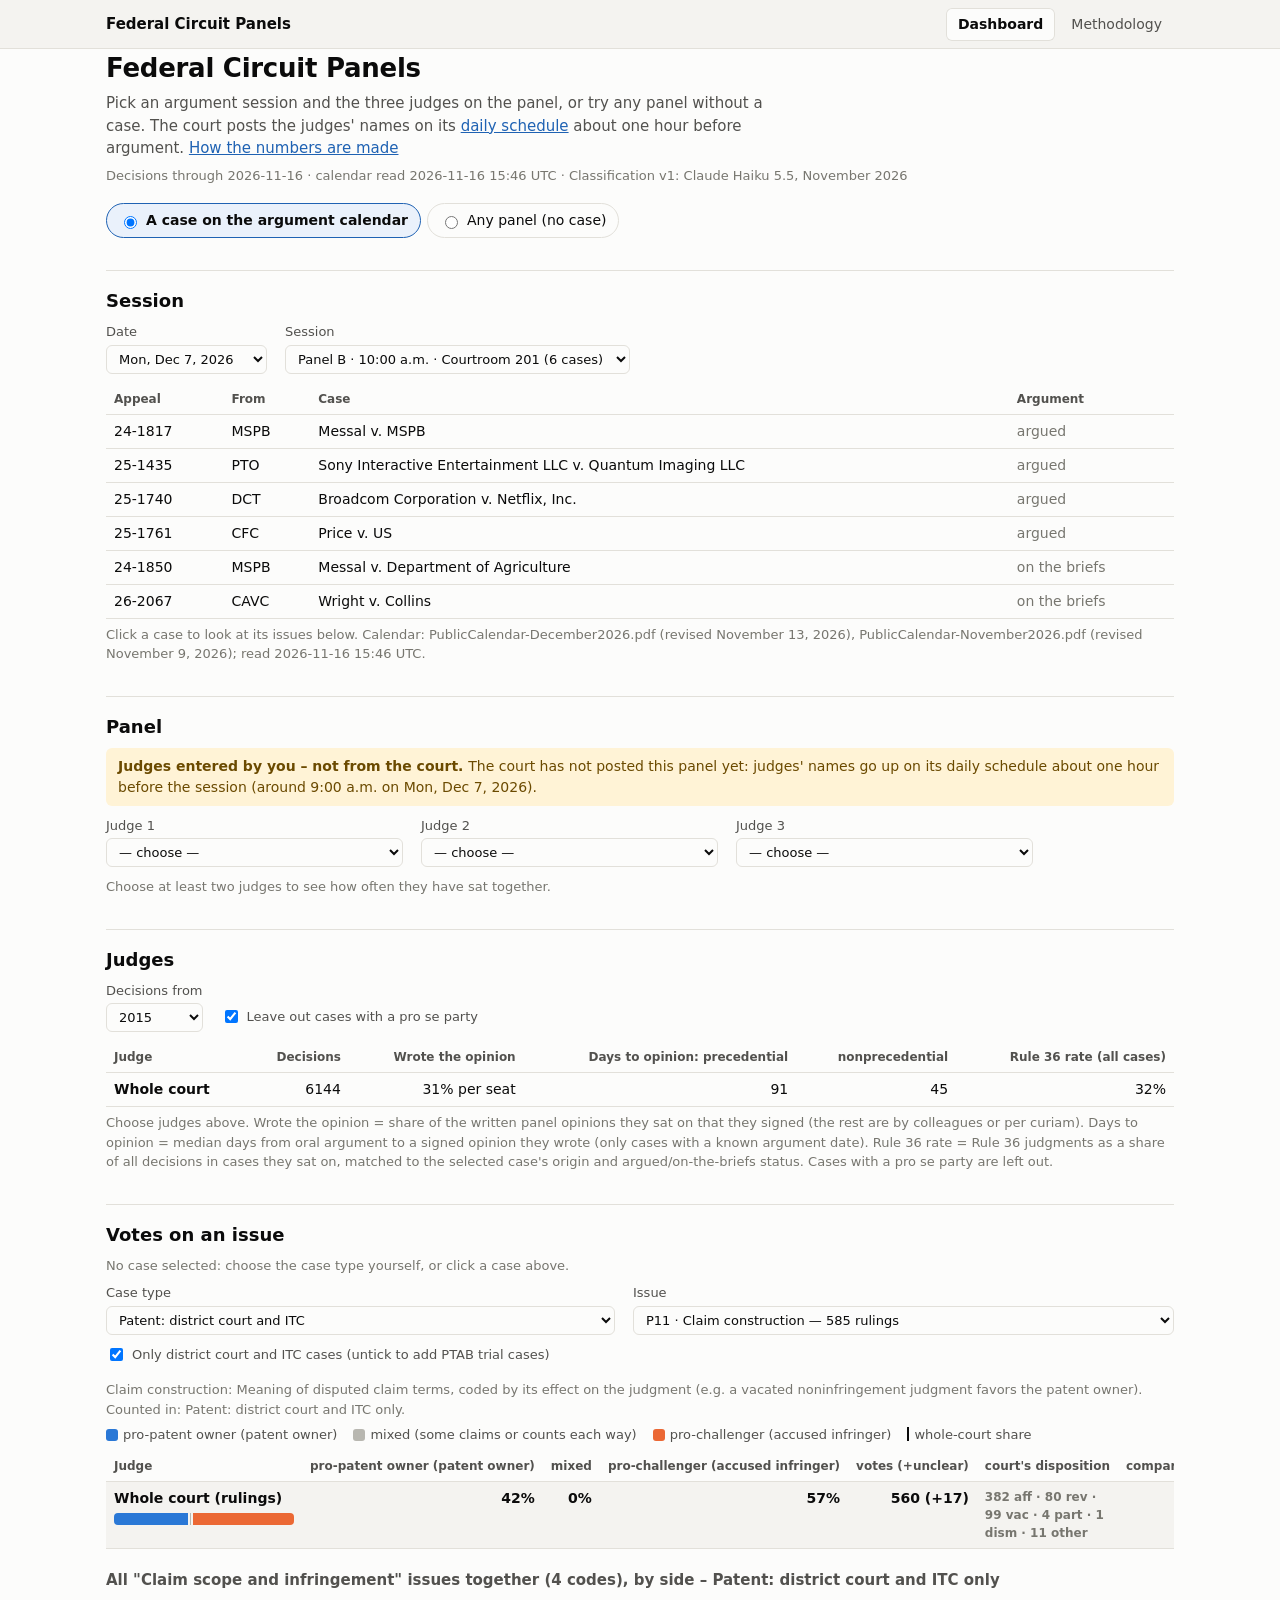
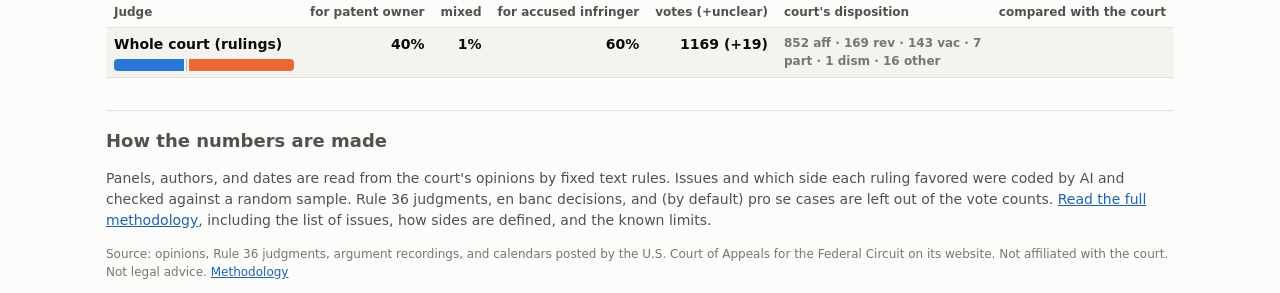
==== docs/index.html @ 66f6140f "Site menu: Dashboard / Methodology tabs at the top of every page Co-Authored-By: Claude Opus 5.5 <no" ====
<!doctype html>
<html lang="en">
<head>
<meta charset="utf-8">
<meta name="viewport" content="width=device-width, initial-scale=1">
<title>Federal Circuit Panels</title>
<meta name="description" content="For each Federal Circuit argument session: how often the panel's judges have sat together, how each has voted on the issue you choose compared with the whole court, authorship, and time to decision.">
<link rel="stylesheet" href="style.css">
</head>
<body>
<nav class="topnav" aria-label="Site">
  <div class="wrap topnav-inner">
    <a class="brand" href="index.html">Federal Circuit Panels</a>
    <div class="tabs">
      <a href="index.html" aria-current="page">Dashboard</a>
      <a href="methodology.html">Methodology</a>
    </div>
  </div>
</nav>
<header class="wrap">
  <h1>Federal Circuit Panels</h1>
  <p class="lede">Pick an argument session and the three judges on the panel, or try any panel without a case. The court posts
    the judges' names on its
    <a href="https://www.cafc.uscourts.gov/home/oral-argument/daily-schedule/" target="_blank" rel="noopener">daily schedule</a>
    about one hour before argument. <a href="methodology.html">How the numbers are made</a></p>
  <p class="status" id="status">Loading…</p>
  <div class="banner" id="test-banner" hidden></div>
</header>

<main class="wrap">
  <fieldset class="mode">
    <legend class="sr-only">What to look at</legend>
    <label><input type="radio" name="mode" id="mode-session" checked> A case on the argument calendar</label>
    <label><input type="radio" name="mode" id="mode-free"> Any panel (no case)</label>
  </fieldset>
  <p class="hint" id="free-note" hidden>Choose any three judges, a case type, and an issue. Nothing here is tied to a scheduled argument.</p>

  <section aria-labelledby="h-session" id="session-section">
    <h2 id="h-session">Session</h2>
    <div class="controls">
      <label>Date <select id="date"></select></label>
      <label>Session <select id="session"></select></label>
    </div>
    <div class="scroll"><table class="cases" id="cases"></table></div>
    <p class="hint">Click a case to look at its issues below. Calendar: <span id="cal-source"></span></p>
  </section>

  <section aria-labelledby="h-panel">
    <h2 id="h-panel">Panel</h2>
    <p class="notice" id="panel-source"></p>
    <div class="controls" id="judge-pickers"></div>
    <div id="together"></div>
  </section>

  <section aria-labelledby="h-judges">
    <h2 id="h-judges">Judges</h2>
    <div class="controls">
      <label>Decisions from <select id="since"></select></label>
      <label class="check"><input type="checkbox" id="pro-se" checked> Leave out cases with a pro se party</label>
    </div>
    <div class="scroll"><table class="stats" id="judges"></table></div>
    <p class="hint" id="judges-note"></p>
  </section>

  <section aria-labelledby="h-issue">
    <h2 id="h-issue">Votes on an issue</h2>
    <p class="hint" id="case-line">No case selected: choose the case type yourself, or click a case above.</p>
    <div class="controls">
      <label>Case type <select id="ctype"></select></label>
      <label class="wide">Issue <select id="issue"></select></label>
      <label class="check" id="same-type-label"><input type="checkbox" id="same-type" checked> <span id="same-type-text"></span></label>
    </div>
    <p class="hint" id="issue-covers"></p>
    <div class="legend" id="legend"></div>
    <div class="scroll"><table class="stats votes" id="votes"></table></div>
    <h3 id="group-title"></h3>
    <div class="scroll"><table class="stats votes" id="group-votes"></table></div>
    <div id="drill"></div>
  </section>

  <section aria-labelledby="h-method" class="method">
    <h2 id="h-method">How the numbers are made</h2>
    <p>Panels, authors, and dates are read from the court's opinions by fixed text rules. Issues and which side each ruling
      favored were coded by AI and checked against a random sample. Rule 36 judgments, en banc decisions, and (by default)
      pro se cases are left out of the vote counts. <a href="methodology.html">Read the full methodology</a>, including the
      list of issues, how sides are defined, and the known limits.</p>
  </section>
</main>

<footer class="wrap">
  <p>Source: opinions, Rule 36 judgments, argument recordings, and calendars posted by the U.S. Court of Appeals for the
    Federal Circuit on its website. Not affiliated with the court. Not legal advice.
    <a href="methodology.html">Methodology</a></p>
</footer>
<script src="app.js"></script>
</body>
</html>
---- docs/style.css ----
:root {
  color-scheme: light;
  --bg: #fcfcfb;
  --panel: #f4f3f0;
  --line: #e2e0da;
  --text: #0b0b0b;
  --text-2: #52514e;
  --muted: #77766f;
  --link: #1f62b3;
  --side-a: #2a78d6;
  --side-b: #eb6834;
  --mixed: #b8b7b0;
  --tick: #0b0b0b;
  --row-hi: #eaf1fb;
  --warn-bg: #fff3d6;
  --warn-text: #6b4a00;
}
@media (prefers-color-scheme: dark) {
  :root:not([data-theme="light"]) {
    color-scheme: dark;
    --bg: #1a1a19;
    --panel: #242422;
    --line: #383835;
    --text: #f0efec;
    --text-2: #c3c2b7;
    --muted: #9a998f;
    --link: #7fb0f0;
    --side-a: #3987e5;
    --side-b: #d95926;
    --mixed: #6a6964;
    --tick: #f0efec;
    --row-hi: #22324a;
    --warn-bg: #3d3115;
    --warn-text: #f5d58a;
  }
}
:root[data-theme="dark"] {
  color-scheme: dark;
  --bg: #1a1a19;
  --panel: #242422;
  --line: #383835;
  --text: #f0efec;
  --text-2: #c3c2b7;
  --muted: #9a998f;
  --link: #7fb0f0;
  --side-a: #3987e5;
  --side-b: #d95926;
  --mixed: #6a6964;
  --tick: #f0efec;
  --row-hi: #22324a;
  --warn-bg: #3d3115;
  --warn-text: #f5d58a;
}

* { box-sizing: border-box; }
html { -webkit-text-size-adjust: 100%; }
body {
  margin: 0; background: var(--bg); color: var(--text);
  font: 15px/1.5 system-ui, -apple-system, "Segoe UI", Roboto, sans-serif;
}
a { color: var(--link); }
.wrap { max-width: 1100px; margin: 0 auto; padding: 0 16px; }
header { padding-top: 24px; }
h1 { font-size: 26px; margin: 0 0 4px; letter-spacing: -0.01em; }
h2 { font-size: 18px; margin: 32px 0 8px; padding-top: 16px; border-top: 1px solid var(--line); }
h3 { font-size: 15px; margin: 20px 0 6px; color: var(--text-2); }
.lede { margin: 0 0 6px; color: var(--text-2); max-width: 70ch; }
.status, .hint { color: var(--muted); font-size: 13px; margin: 6px 0; }
.banner { background: var(--warn-bg); color: var(--warn-text); padding: 8px 12px; border-radius: 6px; font-weight: 600; margin: 8px 0; }

.notice { background: var(--warn-bg); color: var(--warn-text); padding: 8px 12px; border-radius: 6px; font-size: 14px; margin: 6px 0 10px; }
.notice strong { font-weight: 650; }

.controls { display: flex; flex-wrap: wrap; gap: 10px 18px; align-items: end; margin: 8px 0 10px; }
.controls label { display: flex; flex-direction: column; font-size: 13px; color: var(--text-2); gap: 3px; min-width: 0; }
.controls label.check { flex-direction: row; align-items: center; gap: 6px; padding-bottom: 6px; }
.controls label.wide { flex: 1 1 320px; }
select {
  font: inherit; color: var(--text); background: var(--bg); border: 1px solid var(--line);
  border-radius: 6px; padding: 5px 8px; max-width: 100%;
}
.controls label.wide select { width: 100%; }

.scroll { overflow-x: auto; -webkit-overflow-scrolling: touch; }
table { border-collapse: collapse; width: 100%; font-size: 14px; }
th, td { text-align: left; padding: 6px 8px; border-bottom: 1px solid var(--line); vertical-align: top; }
th { font-size: 12px; font-weight: 600; color: var(--text-2); white-space: nowrap; }
td.num, th.num { text-align: right; font-variant-numeric: tabular-nums; white-space: nowrap; }
.cases tr[data-appeal] { cursor: pointer; }
.cases tr[data-appeal]:hover, .cases tr.selected { background: var(--row-hi); }
.muted { color: var(--muted); }
.small { font-size: 12px; }
.nowrap { white-space: nowrap; }

.together { display: grid; grid-template-columns: repeat(auto-fit, minmax(200px, 1fr)); gap: 10px; margin: 6px 0; }
.tile { background: var(--panel); border-radius: 8px; padding: 10px 12px; }
.tile .big { font-size: 26px; font-weight: 650; font-variant-numeric: tabular-nums; line-height: 1.2; }
.tile .who { font-size: 13px; color: var(--text-2); }

.votes tr.court td { font-weight: 600; background: var(--panel); }
.votes tr[data-judge] { cursor: pointer; }
.votes tr[data-judge]:hover { background: var(--row-hi); }
.votes tr.few td { color: var(--muted); }
.bar { position: relative; display: flex; gap: 2px; width: 180px; height: 12px; margin-top: 4px; }
.bar span { display: block; height: 100%; }
.bar span:first-child { border-radius: 4px 0 0 4px; }
.bar span:last-child { border-radius: 0 4px 4px 0; }
.bar span:only-child { border-radius: 4px; }
.bar .a { background: var(--side-a); }
.bar .m { background: var(--mixed); }
.bar .b { background: var(--side-b); }
.bar .tick { position: absolute; top: -3px; width: 2px; height: 18px; background: var(--tick); }
.few .bar { opacity: 0.45; }
.legend { display: flex; flex-wrap: wrap; gap: 4px 16px; font-size: 13px; color: var(--text-2); margin: 6px 0; }
.legend i { display: inline-block; width: 12px; height: 12px; border-radius: 3px; vertical-align: -2px; margin-right: 5px; }
.legend i.tick { width: 2px; height: 14px; border-radius: 0; background: var(--tick); }
.signal { font-weight: 600; }

#drill { margin-top: 14px; }
#drill .case { padding: 8px 0; border-bottom: 1px solid var(--line); }
#drill .quote { color: var(--text-2); font-size: 13px; margin: 2px 0 0; }
.tag { display: inline-block; font-size: 11px; padding: 0 6px; border-radius: 4px; background: var(--panel); color: var(--text-2); margin-left: 4px; }
button.link { background: none; border: 0; padding: 0; color: var(--link); font: inherit; cursor: pointer; text-decoration: underline; }

.method { font-size: 14px; color: var(--text-2); }
.method li { margin: 4px 0; }
footer { color: var(--muted); font-size: 12px; padding: 24px 16px 40px; }
@media (max-width: 600px) {
  .bar { width: 110px; }
  h1 { font-size: 22px; }
}

.mode { border: 0; padding: 0; margin: 18px 0 0; display: flex; flex-wrap: wrap; gap: 6px; }
.mode label { display: flex; align-items: center; gap: 6px; padding: 6px 12px; border: 1px solid var(--line);
  border-radius: 999px; font-size: 14px; cursor: pointer; background: var(--bg); }
.mode label:has(input:checked) { background: var(--row-hi); border-color: var(--link); font-weight: 600; }
.sr-only { position: absolute; width: 1px; height: 1px; overflow: hidden; clip: rect(0 0 0 0); white-space: nowrap; }

/* methodology page */
.doc { max-width: 760px; }
.doc h2 { font-size: 19px; }
.doc p, .doc li { color: var(--text); }
.doc li { margin: 4px 0; }
.doc table { font-size: 13px; }
.doc td.code { white-space: nowrap; font-variant-numeric: tabular-nums; color: var(--text-2); }
.doc .toc { font-size: 14px; columns: 2 220px; padding-left: 18px; }

/* top navigation, same on every page */
.topnav { position: sticky; top: 0; z-index: 10; background: var(--panel); border-bottom: 1px solid var(--line); }
.topnav-inner { display: flex; align-items: center; justify-content: space-between; gap: 12px; min-height: 48px; }
.topnav .brand { font-weight: 650; color: var(--text); text-decoration: none; font-size: 15px; white-space: nowrap; }
.topnav .tabs { display: flex; gap: 4px; }
.topnav .tabs a { padding: 6px 12px; border-radius: 6px; color: var(--text-2); text-decoration: none; font-size: 14px; font-weight: 500; }
.topnav .tabs a:hover { background: var(--row-hi); color: var(--text); }
.topnav .tabs a[aria-current="page"] { background: var(--bg); color: var(--text); font-weight: 650; box-shadow: inset 0 0 0 1px var(--line); }
@media (max-width: 480px) { .topnav .brand { display: none; } .topnav-inner { justify-content: center; } }
[id] { scroll-margin-top: 60px; }  /* anchor links land below the sticky menu */
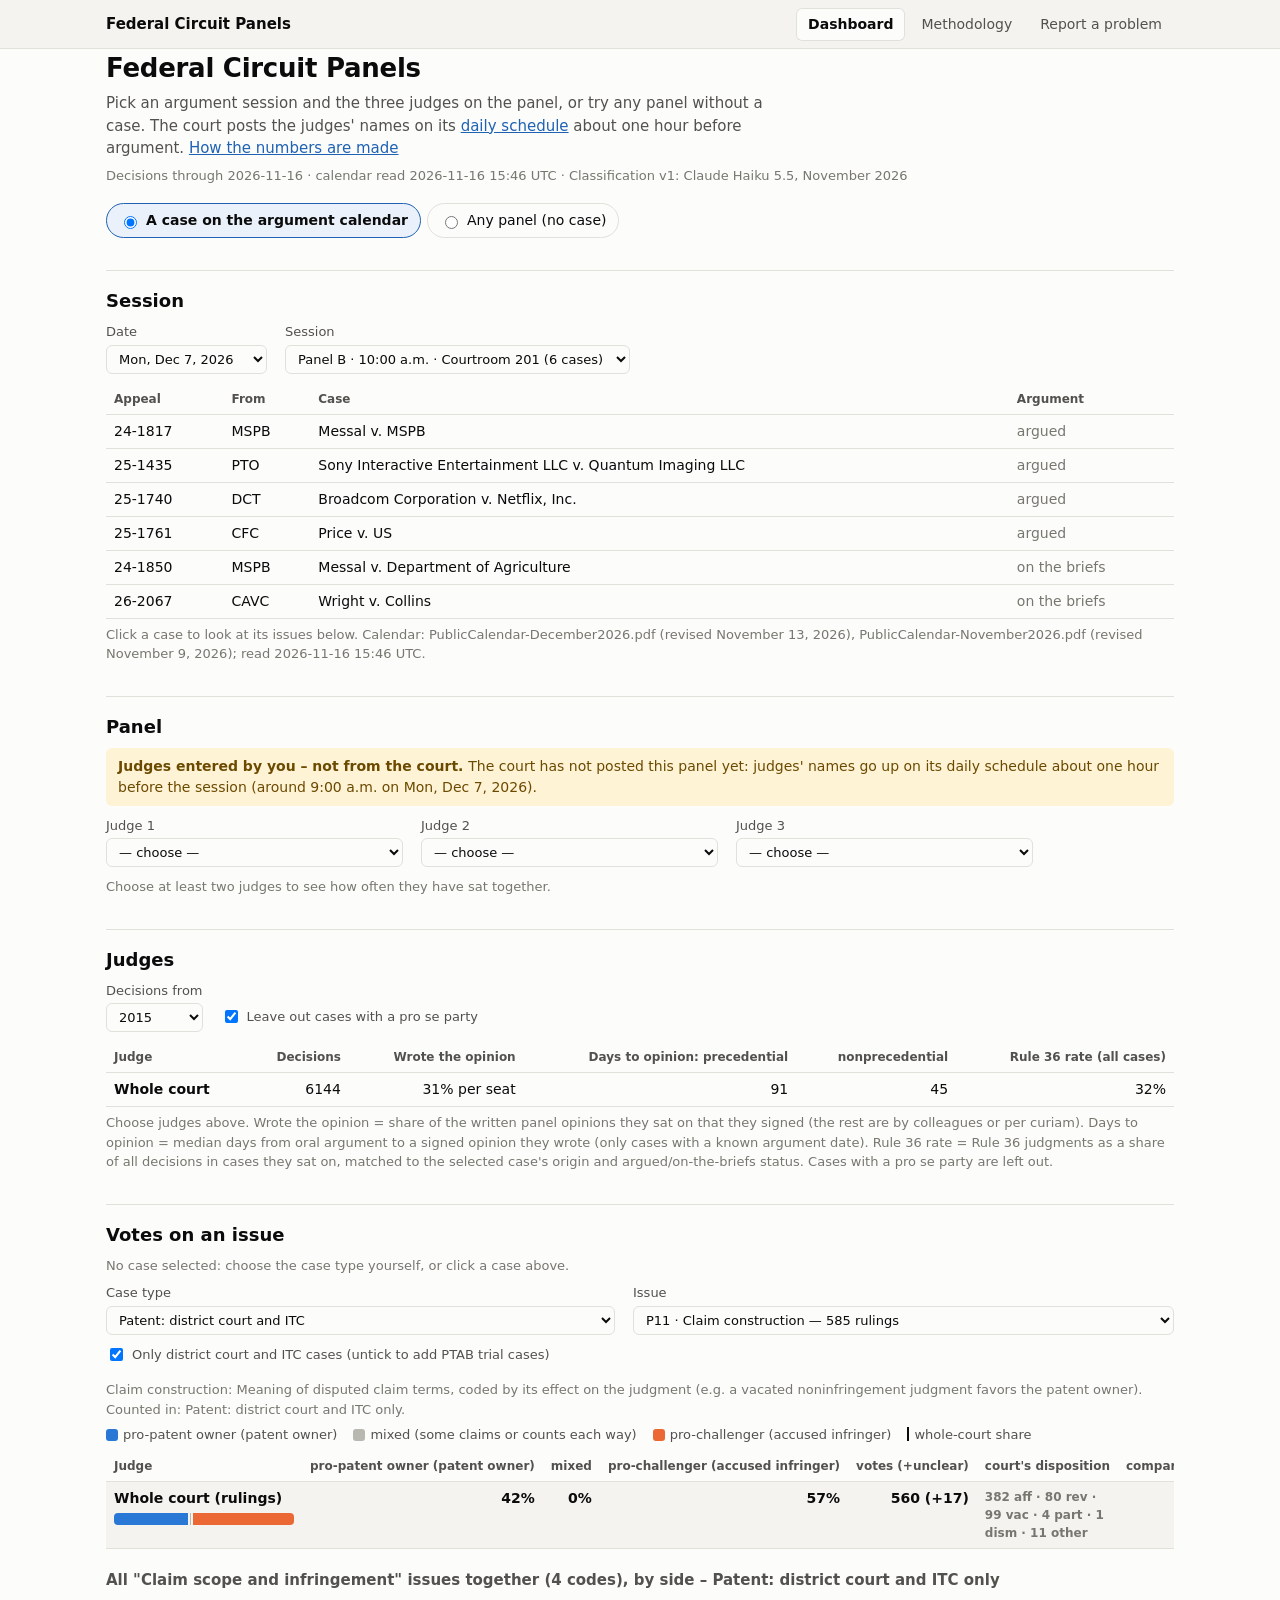
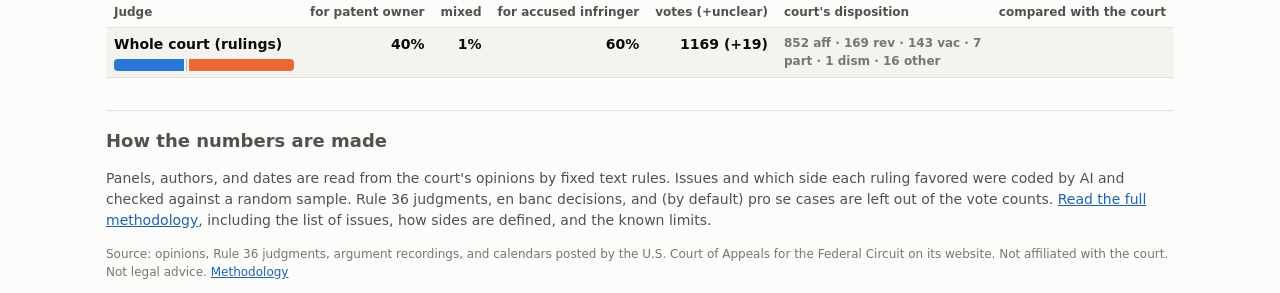
==== commit 370ffa39: "Report a problem page (contact address left blank for now), third menu tab Co-Authored-By: Claude Op" ====
--- a/docs/index.html
+++ b/docs/index.html
@@ -14,6 +14,7 @@
     <div class="tabs">
       <a href="index.html" aria-current="page">Dashboard</a>
       <a href="methodology.html">Methodology</a>
+      <a href="contact.html" id="nav-report">Report a problem</a>
     </div>
   </div>
 </nav>
--- a/docs/style.css
+++ b/docs/style.css
@@ -153,5 +153,10 @@
 .topnav .tabs a { padding: 6px 12px; border-radius: 6px; color: var(--text-2); text-decoration: none; font-size: 14px; font-weight: 500; }
 .topnav .tabs a:hover { background: var(--row-hi); color: var(--text); }
 .topnav .tabs a[aria-current="page"] { background: var(--bg); color: var(--text); font-weight: 650; box-shadow: inset 0 0 0 1px var(--line); }
-@media (max-width: 480px) { .topnav .brand { display: none; } .topnav-inner { justify-content: center; } }
+@media (max-width: 480px) { .topnav .brand { display: none; } .topnav-inner { justify-content: center; } .topnav .tabs a { padding: 6px 9px; } }
 [id] { scroll-margin-top: 60px; }  /* anchor links land below the sticky menu */
+.contact-box { background: var(--panel); border-radius: 8px; padding: 14px 16px; margin: 8px 0 4px; }
+.contact-box p { margin: 10px 0 0; }
+a.button { display: inline-block; background: var(--link); color: var(--bg); text-decoration: none; font-weight: 600;
+  padding: 8px 16px; border-radius: 6px; }
+a.button:hover { filter: brightness(1.1); }
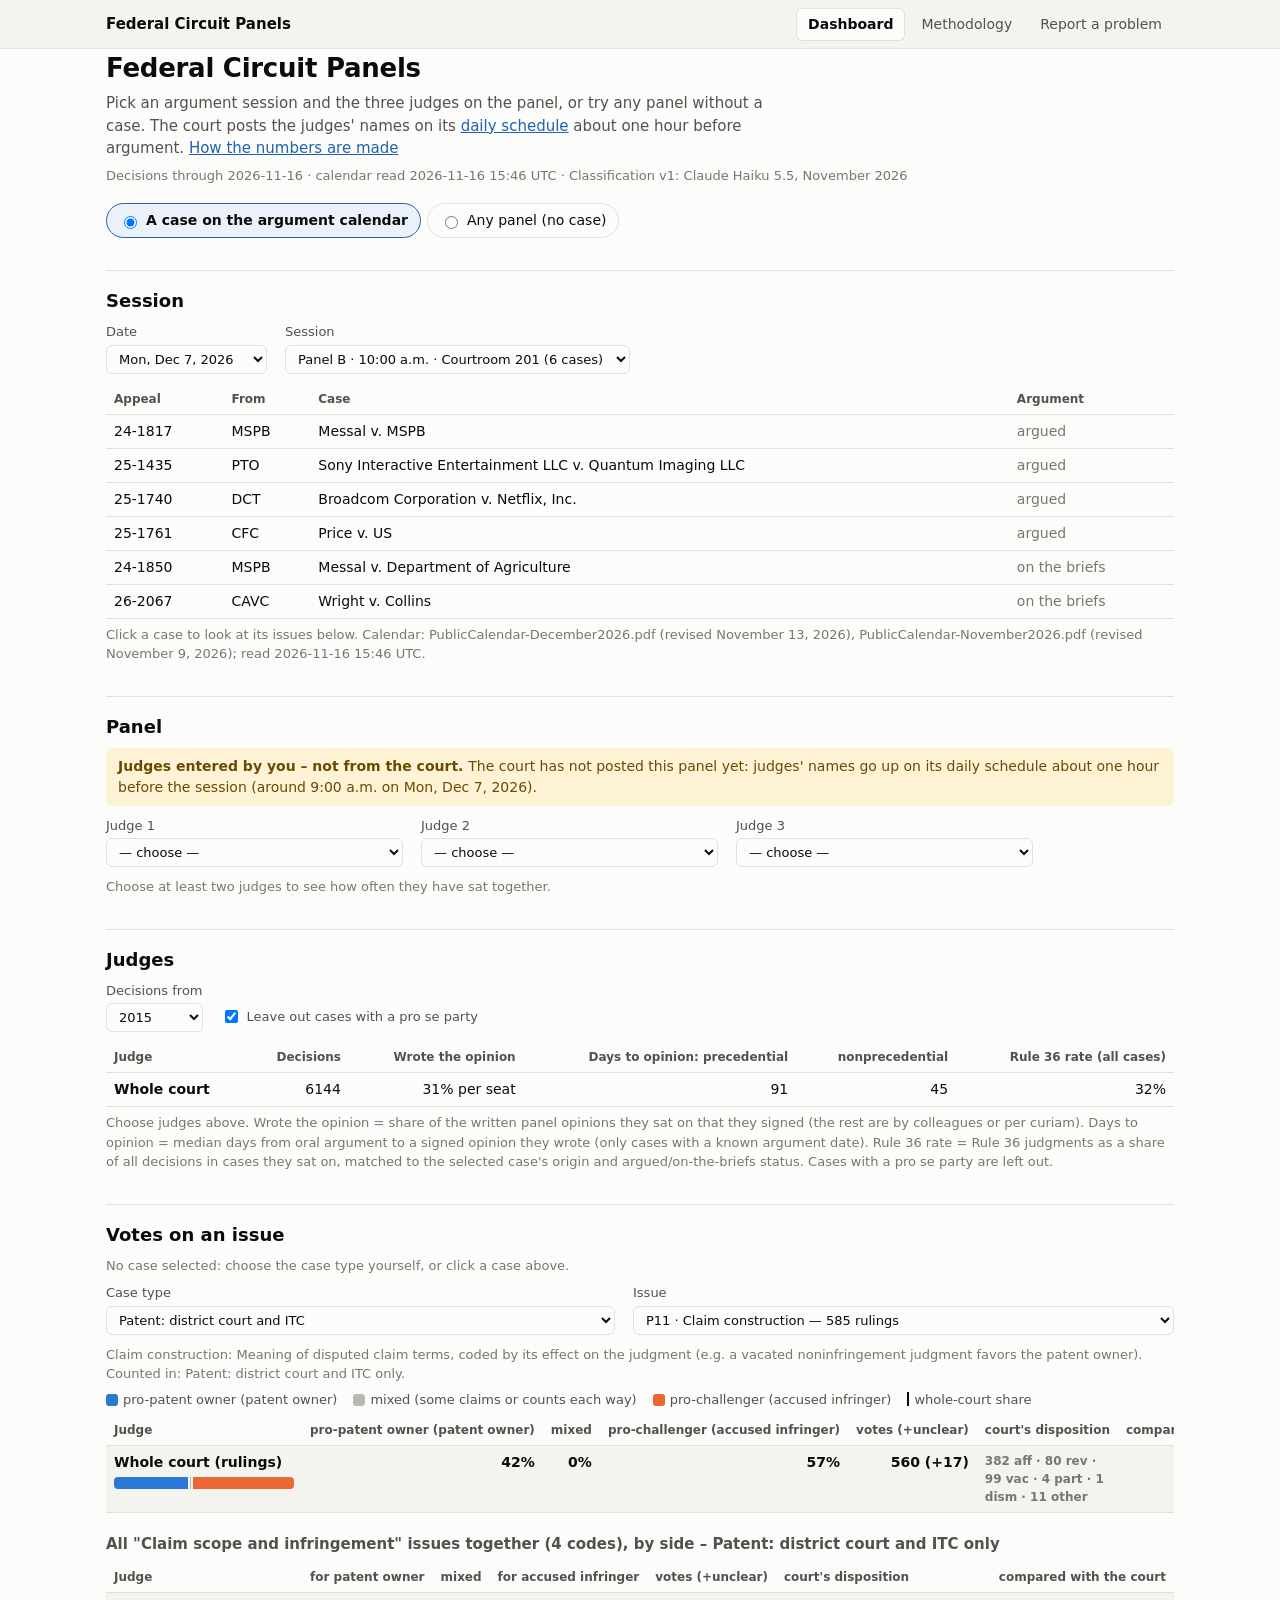
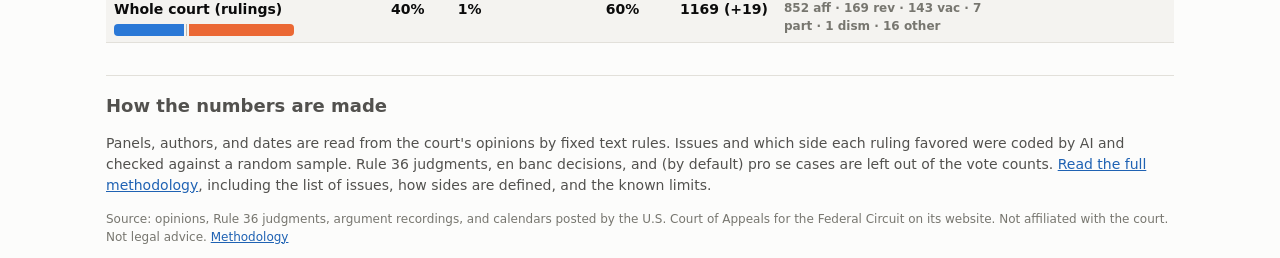
==== commit 7b632345: "Votes: remove the case-type checkbox (owner); keep the chosen issue when switching case type Co-Auth" ====
--- a/docs/index.html
+++ b/docs/index.html
@@ -69,7 +69,6 @@
     <div class="controls">
       <label>Case type <select id="ctype"></select></label>
       <label class="wide">Issue <select id="issue"></select></label>
-      <label class="check" id="same-type-label"><input type="checkbox" id="same-type" checked> <span id="same-type-text"></span></label>
     </div>
     <p class="hint" id="issue-covers"></p>
     <div class="legend" id="legend"></div>
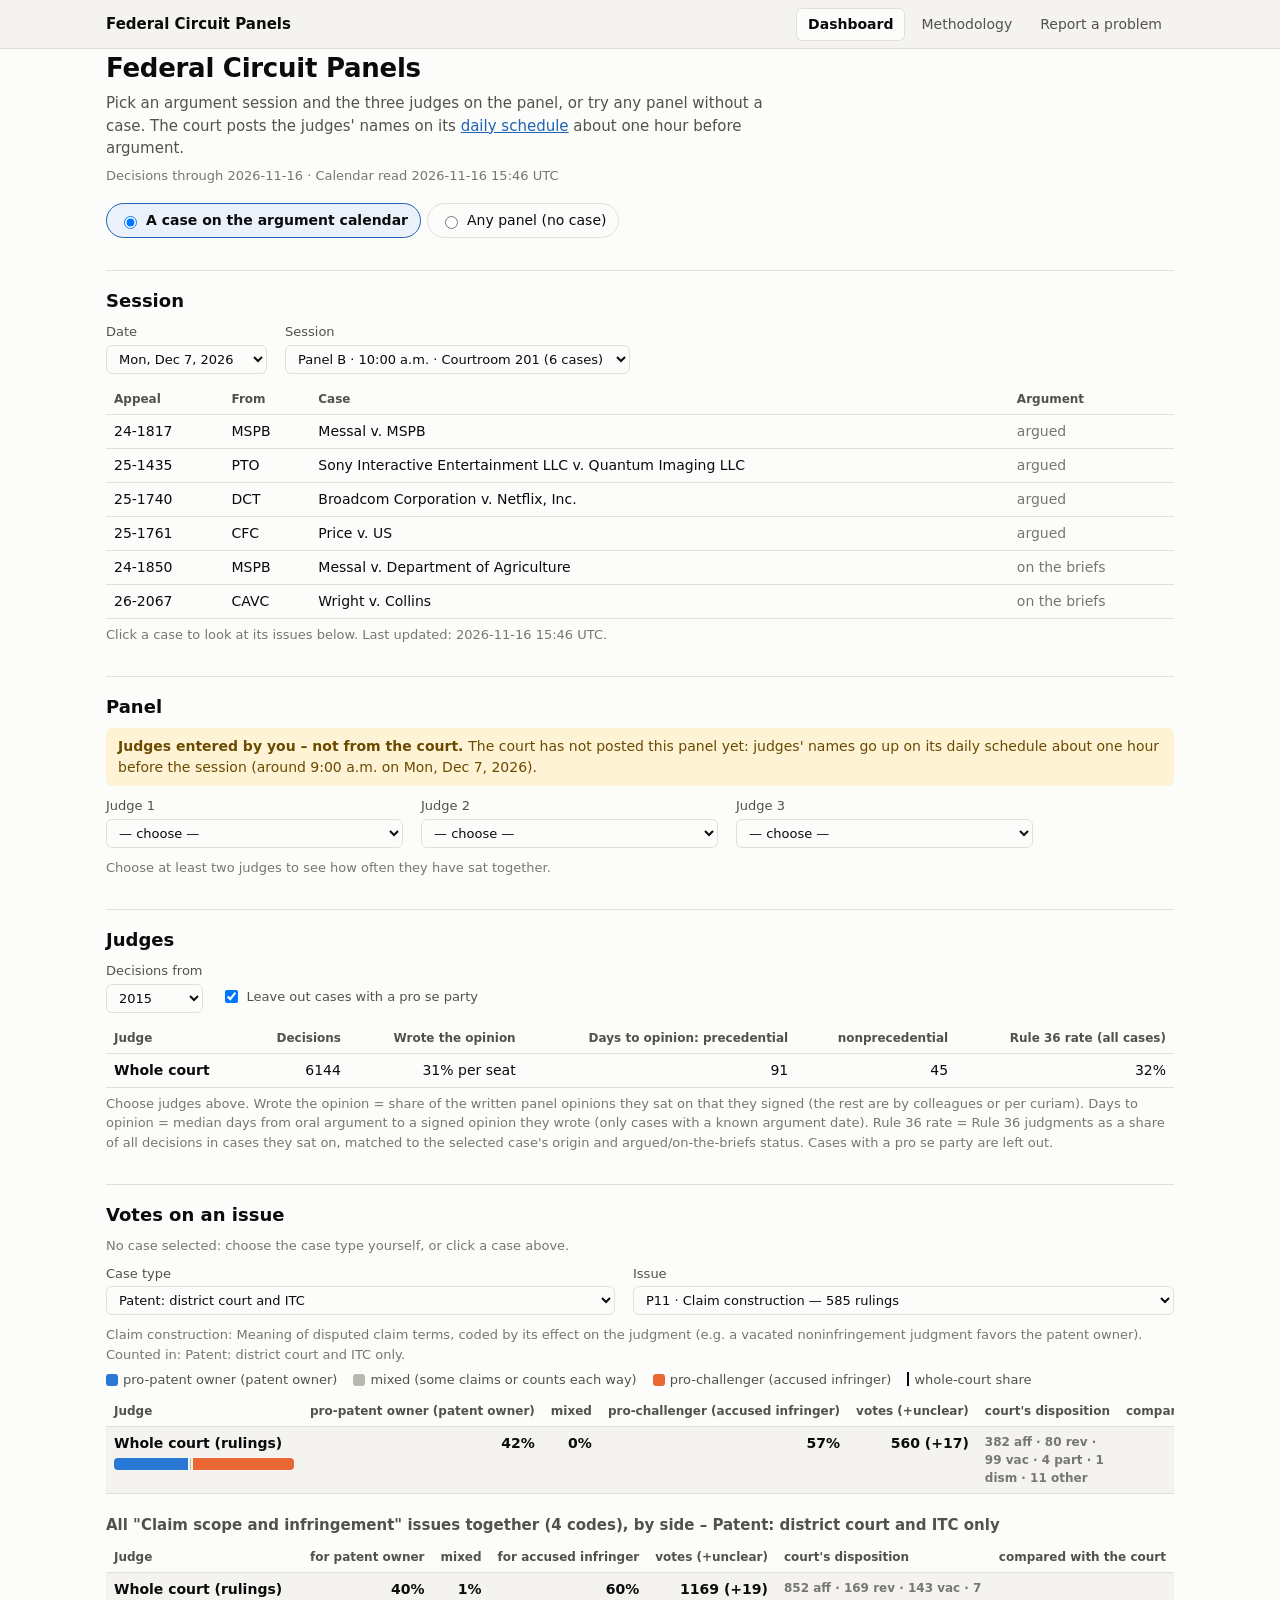
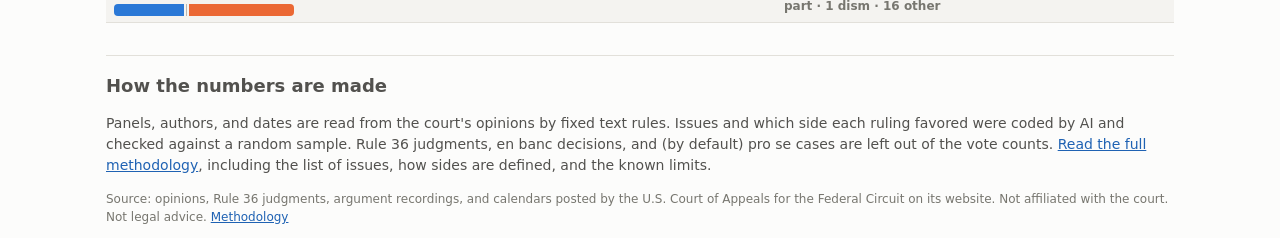
==== commit 6d3bab8f: "Dashboard header: drop model label and methodology link; calendar line shows only Last updated Co-Au" ====
--- a/docs/index.html
+++ b/docs/index.html
@@ -23,7 +23,7 @@
   <p class="lede">Pick an argument session and the three judges on the panel, or try any panel without a case. The court posts
     the judges' names on its
     <a href="https://www.cafc.uscourts.gov/home/oral-argument/daily-schedule/" target="_blank" rel="noopener">daily schedule</a>
-    about one hour before argument. <a href="methodology.html">How the numbers are made</a></p>
+    about one hour before argument.</p>
   <p class="status" id="status">Loading…</p>
   <div class="banner" id="test-banner" hidden></div>
 </header>
@@ -43,7 +43,7 @@
       <label>Session <select id="session"></select></label>
     </div>
     <div class="scroll"><table class="cases" id="cases"></table></div>
-    <p class="hint">Click a case to look at its issues below. Calendar: <span id="cal-source"></span></p>
+    <p class="hint">Click a case to look at its issues below. <span id="cal-source"></span></p>
   </section>
 
   <section aria-labelledby="h-panel">
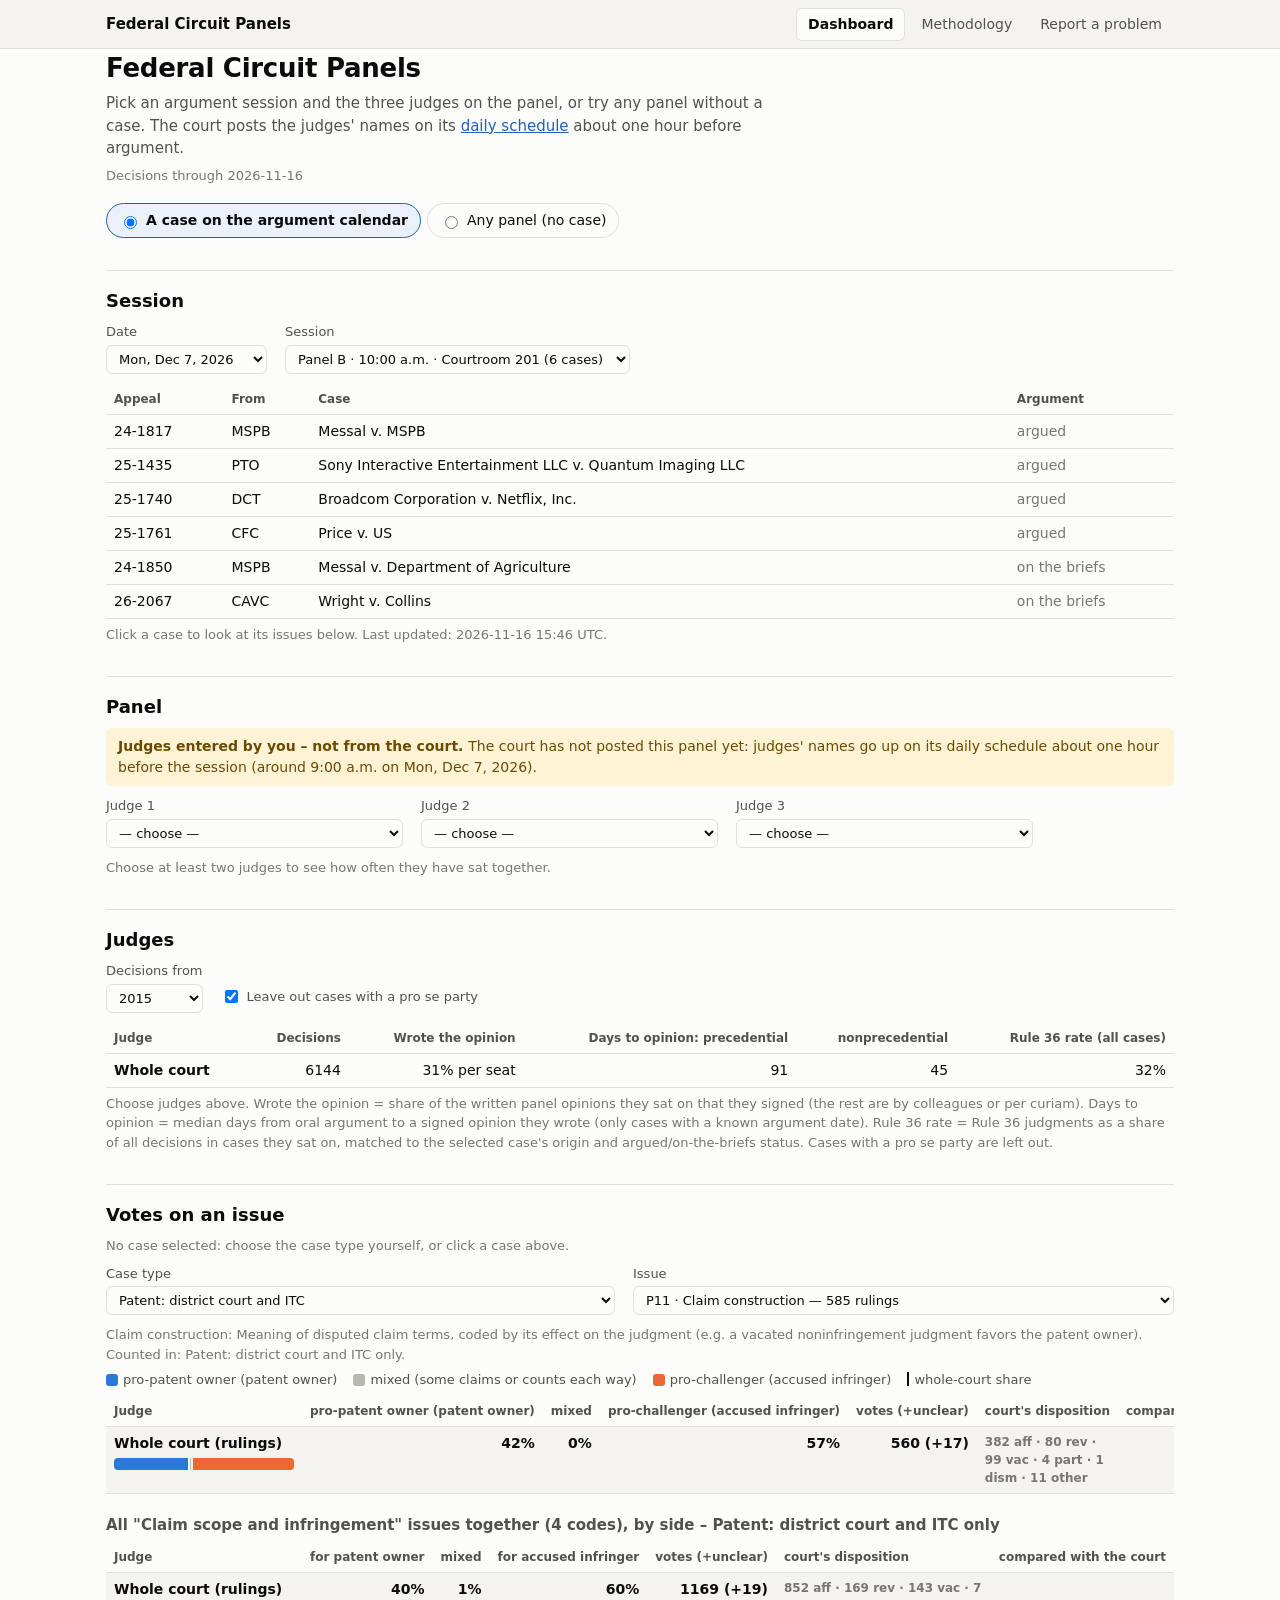
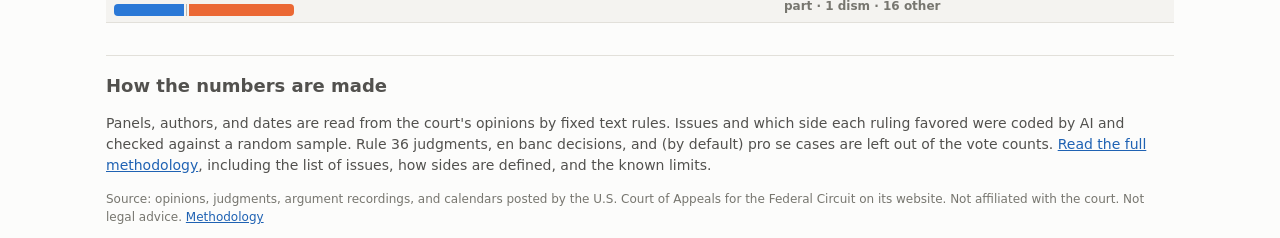
==== commit 3bcffac0: "Status line shows only Decisions through; footer says judgments instead of Rule 36 judgments Co-Auth" ====
--- a/docs/index.html
+++ b/docs/index.html
@@ -88,7 +88,7 @@
 </main>
 
 <footer class="wrap">
-  <p>Source: opinions, Rule 36 judgments, argument recordings, and calendars posted by the U.S. Court of Appeals for the
+  <p>Source: opinions, judgments, argument recordings, and calendars posted by the U.S. Court of Appeals for the
     Federal Circuit on its website. Not affiliated with the court. Not legal advice.
     <a href="methodology.html">Methodology</a></p>
 </footer>
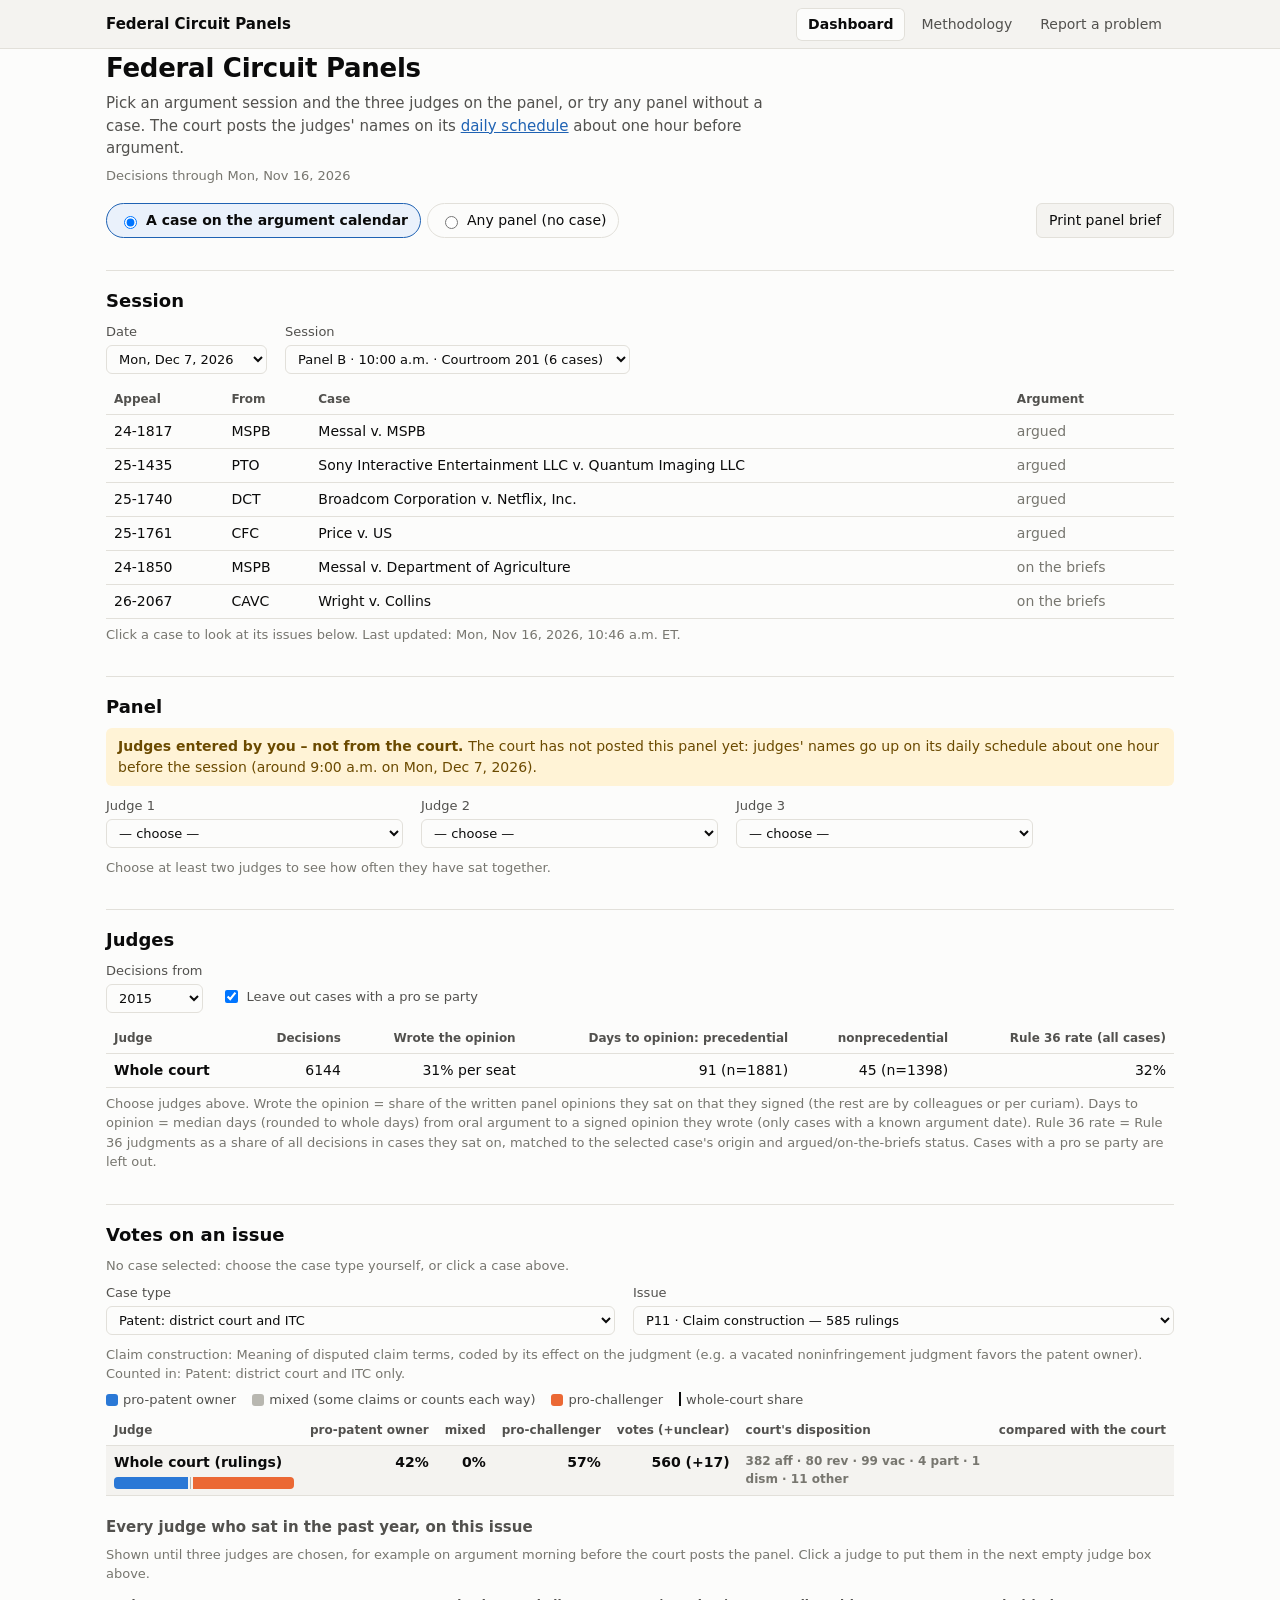
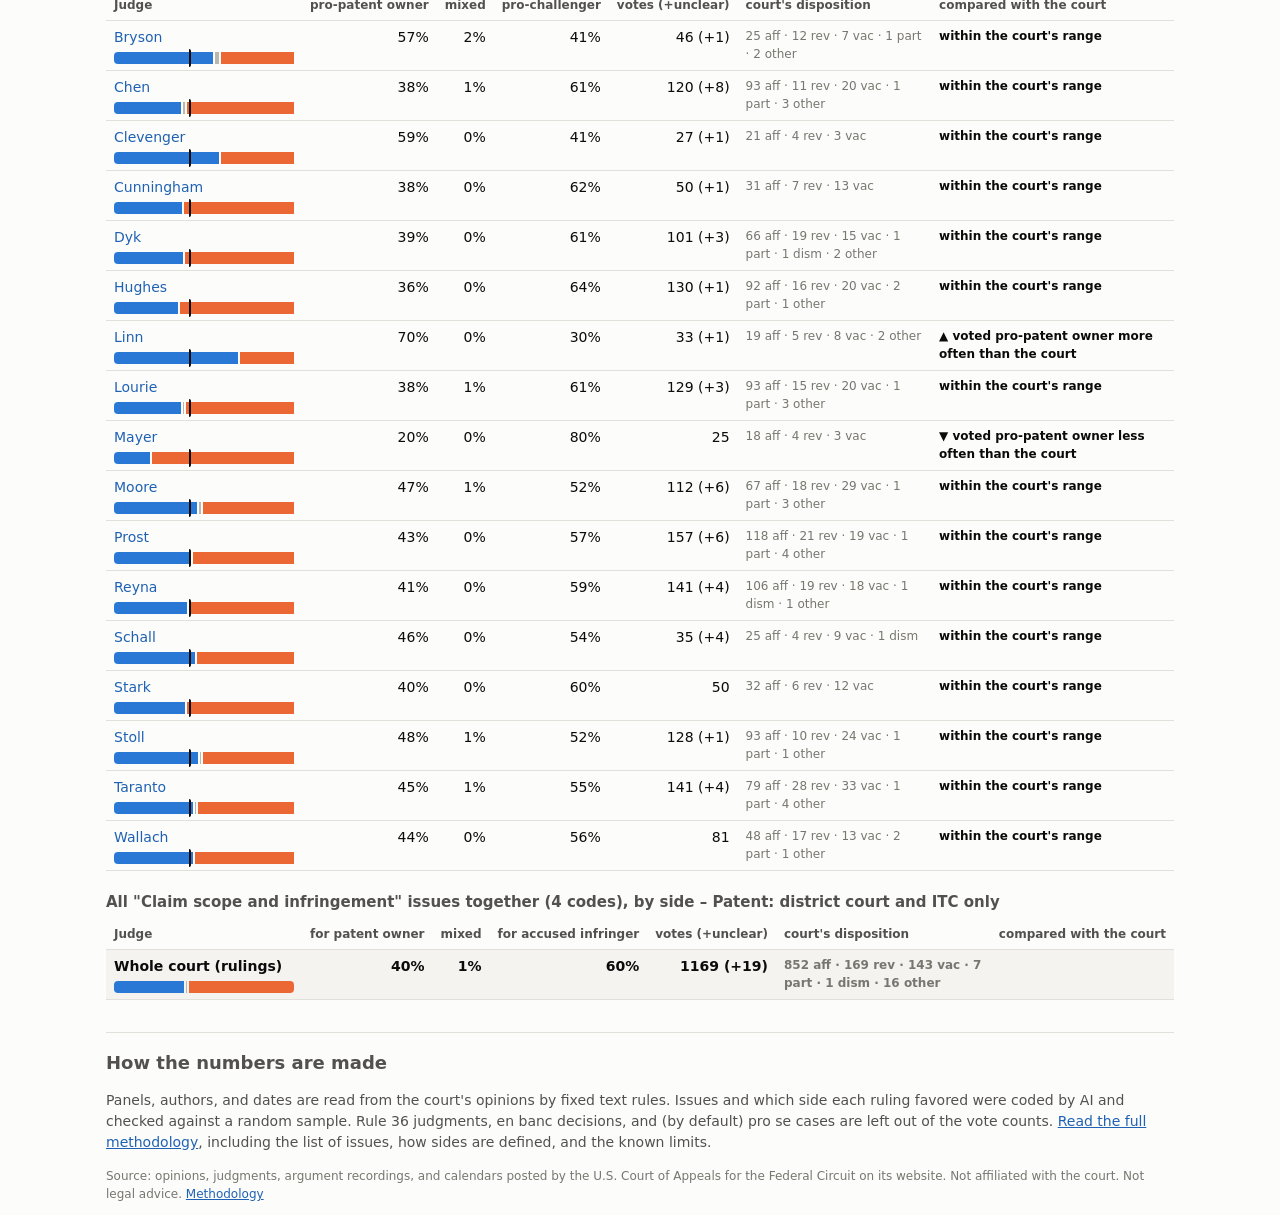
==== commit d04442f6: "Dashboard: pre-posting judge table, phone cards, print brief, one date format, one-year calendar win" ====
--- a/docs/index.html
+++ b/docs/index.html
@@ -26,14 +26,18 @@
     about one hour before argument.</p>
   <p class="status" id="status">Loading…</p>
   <div class="banner" id="test-banner" hidden></div>
+  <div class="print-only" id="print-summary"></div>
 </header>
 
 <main class="wrap">
-  <fieldset class="mode">
-    <legend class="sr-only">What to look at</legend>
-    <label><input type="radio" name="mode" id="mode-session" checked> A case on the argument calendar</label>
-    <label><input type="radio" name="mode" id="mode-free"> Any panel (no case)</label>
-  </fieldset>
+  <div class="toolbar">
+    <fieldset class="mode">
+      <legend class="sr-only">What to look at</legend>
+      <label><input type="radio" name="mode" id="mode-session" checked> A case on the argument calendar</label>
+      <label><input type="radio" name="mode" id="mode-free"> Any panel (no case)</label>
+    </fieldset>
+    <button type="button" class="print-btn" id="print-brief">Print panel brief</button>
+  </div>
   <p class="hint" id="free-note" hidden>Choose any three judges, a case type, and an issue. Nothing here is tied to a scheduled argument.</p>
 
   <section aria-labelledby="h-session" id="session-section">
@@ -73,6 +77,12 @@
     <p class="hint" id="issue-covers"></p>
     <div class="legend" id="legend"></div>
     <div class="scroll"><table class="stats votes" id="votes"></table></div>
+    <div id="all-judges-box" hidden>
+      <h3>Every judge who sat in the past year, on this issue</h3>
+      <p class="hint">Shown until three judges are chosen, for example on argument morning before the court posts the panel.
+        Click a judge to put them in the next empty judge box above.</p>
+      <div class="scroll"><table class="stats votes" id="all-judges"></table></div>
+    </div>
     <h3 id="group-title"></h3>
     <div class="scroll"><table class="stats votes" id="group-votes"></table></div>
     <div id="drill"></div>
--- a/docs/style.css
+++ b/docs/style.css
@@ -125,12 +125,36 @@
 .method { font-size: 14px; color: var(--text-2); }
 .method li { margin: 4px 0; }
 footer { color: var(--muted); font-size: 12px; padding: 24px 16px 40px; }
+.votes tr.pick td.who { color: var(--link); }
+.votes tr.chosen { cursor: default; }
+.votes tr.chosen td.who { font-weight: 600; }
 @media (max-width: 600px) {
   .bar { width: 110px; }
   h1 { font-size: 22px; }
-}
-
-.mode { border: 0; padding: 0; margin: 18px 0 0; display: flex; flex-wrap: wrap; gap: 6px; }
+  /* Judges and vote tables: each row becomes a card (name, bar, then label/value pairs), so every column,
+     including "compared with the court", is visible without scrolling sideways. Labels come from data-label. */
+  table.stats thead { position: absolute; width: 1px; height: 1px; overflow: hidden; clip: rect(0 0 0 0); }
+  table.stats, table.stats tbody, table.stats tr, table.stats td { display: block; width: 100%; }
+  table.stats tr { border: 1px solid var(--line); border-radius: 8px; padding: 8px 10px; margin: 8px 0; }
+  table.stats tr.court { background: var(--panel); }
+  table.stats td { border: 0; padding: 2px 0; display: flex; justify-content: space-between; align-items: baseline;
+    gap: 12px; text-align: right; white-space: normal; }
+  table.stats td::before { content: attr(data-label); color: var(--text-2); font-size: 12px; font-weight: 400; text-align: left; }
+  table.stats td:first-child { display: block; text-align: left; font-weight: 600; padding-bottom: 4px; }
+  table.stats td:first-child::before { content: none; }
+  table.stats td:empty { display: none; }
+  table.stats td.signal { font-size: 13px; }
+  .votes tr.court td { background: none; }
+  .stats .bar { width: 100%; }
+  .scroll:has(> table.stats) { overflow-x: visible; }
+}
+
+.toolbar { display: flex; flex-wrap: wrap; justify-content: space-between; align-items: center; gap: 8px; margin: 18px 0 0; }
+.mode { border: 0; padding: 0; margin: 0; display: flex; flex-wrap: wrap; gap: 6px; }
+.print-btn { font: inherit; font-size: 14px; padding: 6px 12px; border: 1px solid var(--line); border-radius: 6px;
+  background: var(--panel); color: var(--text); cursor: pointer; }
+.print-btn:hover { background: var(--row-hi); }
+.print-only { display: none; }
 .mode label { display: flex; align-items: center; gap: 6px; padding: 6px 12px; border: 1px solid var(--line);
   border-radius: 999px; font-size: 14px; cursor: pointer; background: var(--bg); }
 .mode label:has(input:checked) { background: var(--row-hi); border-color: var(--link); font-weight: 600; }
@@ -160,3 +184,48 @@
 a.button { display: inline-block; background: var(--link); color: var(--bg); text-decoration: none; font-weight: 600;
   padding: 8px 16px; border-radius: 6px; }
 a.button:hover { filter: brightness(1.1); }
+
+/* Print view ("Print panel brief"): light colors, choices printed as text, no menus or dropdowns; aim for one page. */
+@media print {
+  :root:root:root {
+    color-scheme: light;
+    --bg: #fff; --panel: #f1f0ed; --line: #d6d4ce; --text: #000; --text-2: #3d3c39; --muted: #5f5e58; --link: #000;
+    --side-a: #2a78d6; --side-b: #eb6834; --mixed: #b8b7b0; --tick: #000; --row-hi: transparent;
+    --warn-bg: #fff3d6; --warn-text: #6b4a00;
+  }
+  @page { margin: 12mm; }
+  body { font-size: 9.5px; line-height: 1.35; background: #fff; }
+  .wrap { max-width: none; padding: 0; }
+  .topnav, .toolbar, #free-note, .controls, select, .method, footer, .lede, #status, #session-section, #drill, .hint,
+  button { display: none !important; }
+  p#case-line, p#issue-covers { display: block !important; }
+  .print-only { display: block; }
+  header { padding-top: 0; }
+  h1 { font-size: 16px; margin: 0; }
+  h2 { font-size: 12px; margin: 6px 0 2px; padding-top: 4px; }
+  h3 { font-size: 11px; margin: 8px 0 3px; }
+  #print-summary h2 { border-top: 0; margin-top: 2px; padding-top: 0; }
+  #print-summary dl { display: grid; grid-template-columns: max-content 1fr; gap: 1px 10px; margin: 2px 0 4px; }
+  #print-summary dt { font-weight: 600; }
+  #print-summary dd { margin: 0; }
+  #print-summary dd.url { word-break: break-all; }
+  table { font-size: 9px; }
+  th, td { padding: 1px 4px; }
+  th { font-size: 8px; white-space: normal; }
+  td.signal { min-width: 150px; }
+  .hint, .small, .tile .who, td.small, .lede { font-size: 9px; }
+  .scroll { overflow: visible; }
+  .bar { width: 110px; height: 7px; margin-top: 1px; }
+  .bar .tick { top: -2px; height: 12px; }
+  .together { grid-template-columns: repeat(4, 1fr); gap: 6px; }
+  .tile { padding: 3px 6px; }
+  .tile .big { font-size: 13px; }
+  .notice { padding: 4px 8px; margin: 3px 0 5px; font-size: 9.5px; }
+  .legend { margin: 2px 0; font-size: 9px; }
+  p { margin: 3px 0; }
+  .notice, .tile, .bar span, .legend i, tr.court td, .banner {
+    -webkit-print-color-adjust: exact; print-color-adjust: exact; }
+  tr, .tile, .notice { break-inside: avoid; page-break-inside: avoid; }
+  h2, h3 { break-after: avoid; page-break-after: avoid; }
+  a { color: inherit; text-decoration: none; }
+}
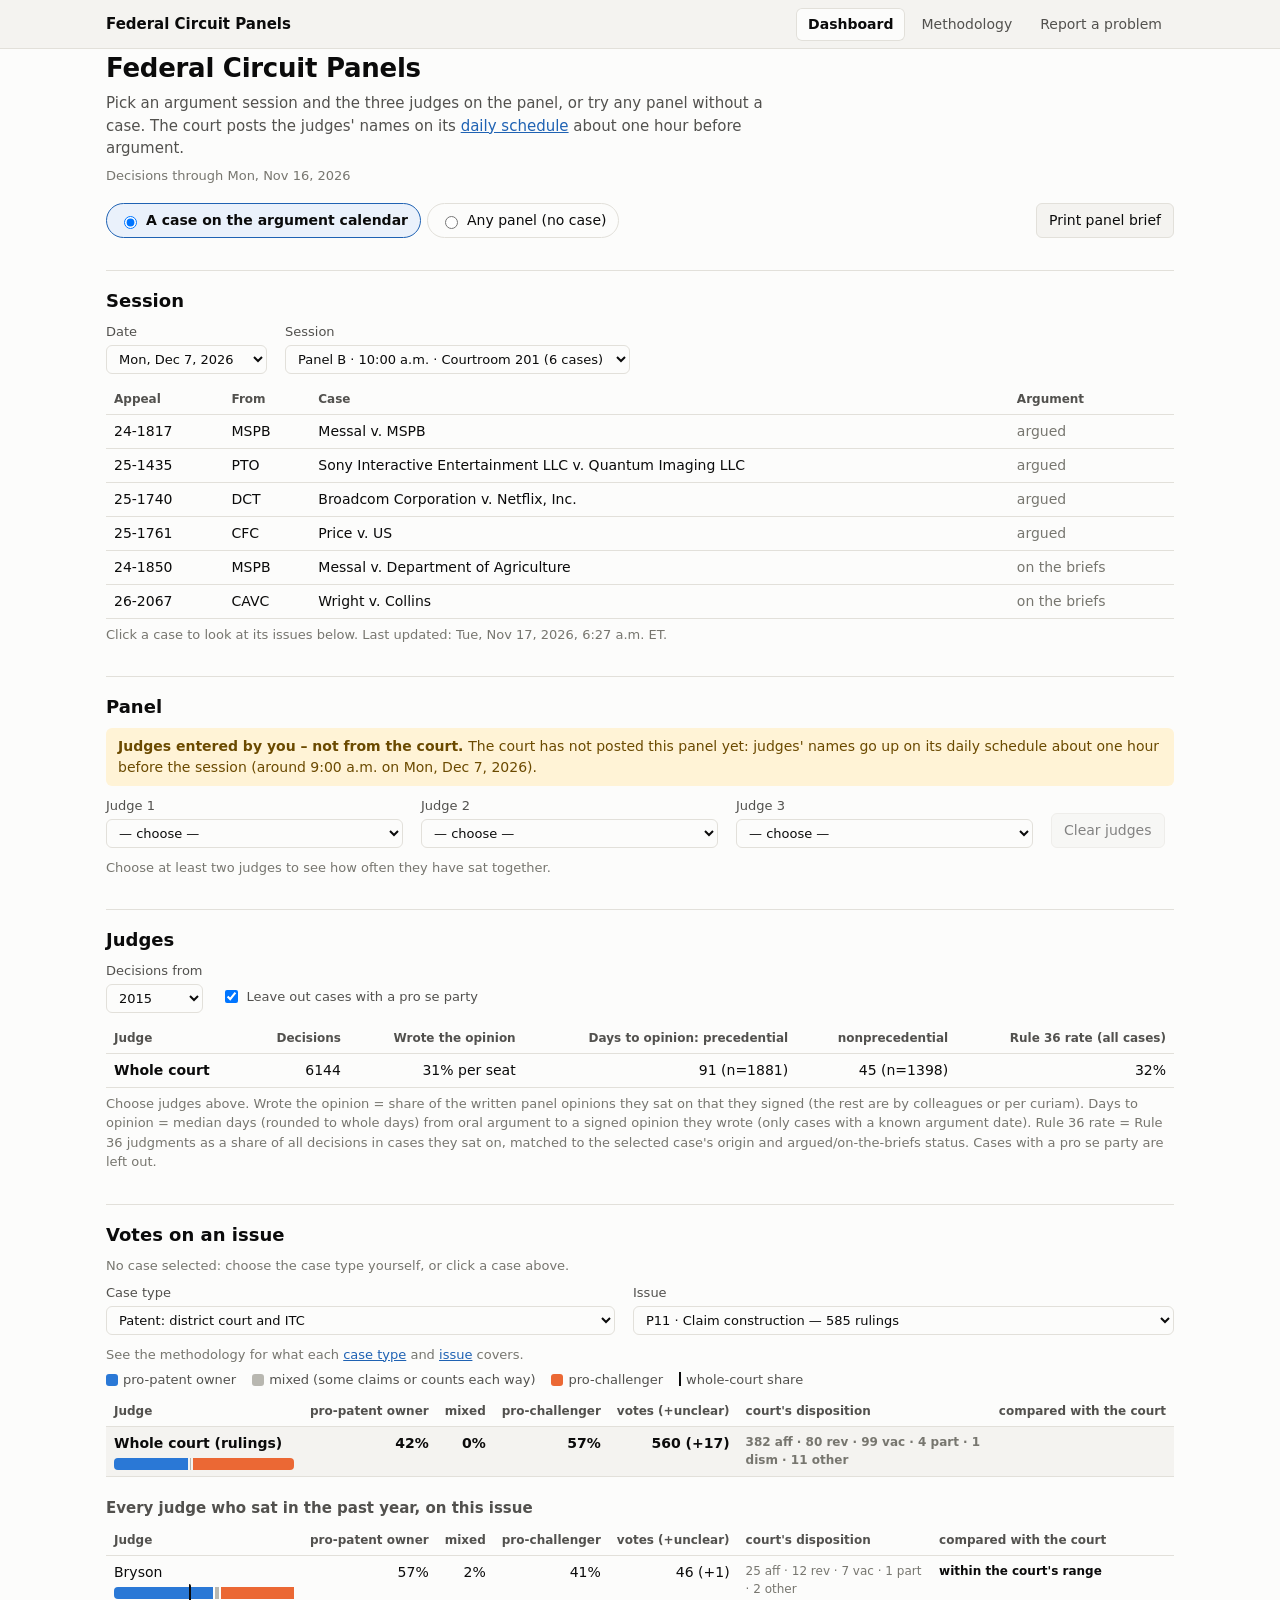
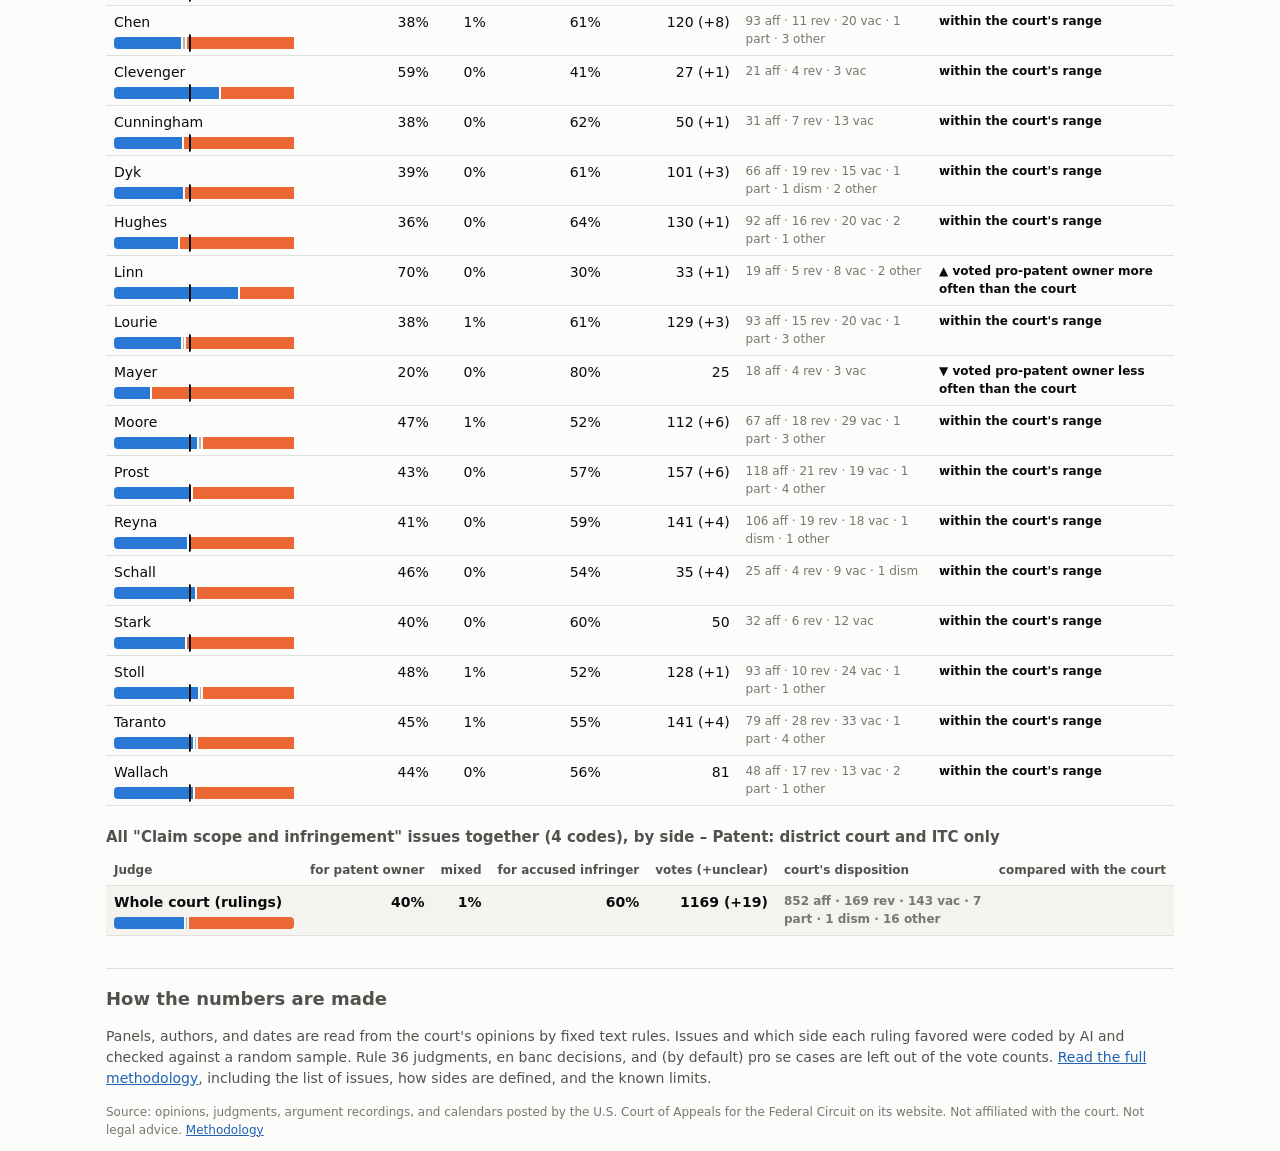
==== commit c4f4a572: "Dashboard: Clear judges button; judge list no longer clickable; issue description replaced by method" ====
--- a/docs/index.html
+++ b/docs/index.html
@@ -48,6 +48,7 @@
     </div>
     <div class="scroll"><table class="cases" id="cases"></table></div>
     <p class="hint">Click a case to look at its issues below. <span id="cal-source"></span></p>
+    <div id="tracker" hidden></div>
   </section>
 
   <section aria-labelledby="h-panel">
@@ -74,13 +75,12 @@
       <label>Case type <select id="ctype"></select></label>
       <label class="wide">Issue <select id="issue"></select></label>
     </div>
-    <p class="hint" id="issue-covers"></p>
+    <p class="hint">See the methodology for what each <a href="methodology.html#sides">case type</a> and
+      <a href="methodology.html#issues">issue</a> covers.</p>
     <div class="legend" id="legend"></div>
     <div class="scroll"><table class="stats votes" id="votes"></table></div>
     <div id="all-judges-box" hidden>
       <h3>Every judge who sat in the past year, on this issue</h3>
-      <p class="hint">Shown until three judges are chosen, for example on argument morning before the court posts the panel.
-        Click a judge to put them in the next empty judge box above.</p>
       <div class="scroll"><table class="stats votes" id="all-judges"></table></div>
     </div>
     <h3 id="group-title"></h3>
--- a/docs/style.css
+++ b/docs/style.css
@@ -125,8 +125,13 @@
 .method { font-size: 14px; color: var(--text-2); }
 .method li { margin: 4px 0; }
 footer { color: var(--muted); font-size: 12px; padding: 24px 16px 40px; }
-.votes tr.pick td.who { color: var(--link); }
-.votes tr.chosen { cursor: default; }
+.tracker tr.marked td:first-child { font-weight: 650; }
+.cases .dec-inline { display: none; }
+@media (max-width: 600px) { .cases .dec { display: none; } .cases .dec-inline { display: block; color: var(--text-2); margin-top: 2px; } }
+.tracker .mark { display: inline-block; font-size: 12px; font-weight: 600; padding: 1px 8px; border-radius: 4px;
+  background: var(--warn-bg); color: var(--warn-text); }
+#all-judges tr[data-judge] { cursor: default; }
+#all-judges tr[data-judge]:hover { background: none; }
 .votes tr.chosen td.who { font-weight: 600; }
 @media (max-width: 600px) {
   .bar { width: 110px; }
@@ -154,6 +159,7 @@
 .print-btn { font: inherit; font-size: 14px; padding: 6px 12px; border: 1px solid var(--line); border-radius: 6px;
   background: var(--panel); color: var(--text); cursor: pointer; }
 .print-btn:hover { background: var(--row-hi); }
+.print-btn:disabled { opacity: .5; cursor: default; }
 .print-only { display: none; }
 .mode label { display: flex; align-items: center; gap: 6px; padding: 6px 12px; border: 1px solid var(--line);
   border-radius: 999px; font-size: 14px; cursor: pointer; background: var(--bg); }
@@ -198,7 +204,7 @@
   .wrap { max-width: none; padding: 0; }
   .topnav, .toolbar, #free-note, .controls, select, .method, footer, .lede, #status, #session-section, #drill, .hint,
   button { display: none !important; }
-  p#case-line, p#issue-covers { display: block !important; }
+  p#case-line { display: block !important; }
   .print-only { display: block; }
   header { padding-top: 0; }
   h1 { font-size: 16px; margin: 0; }
